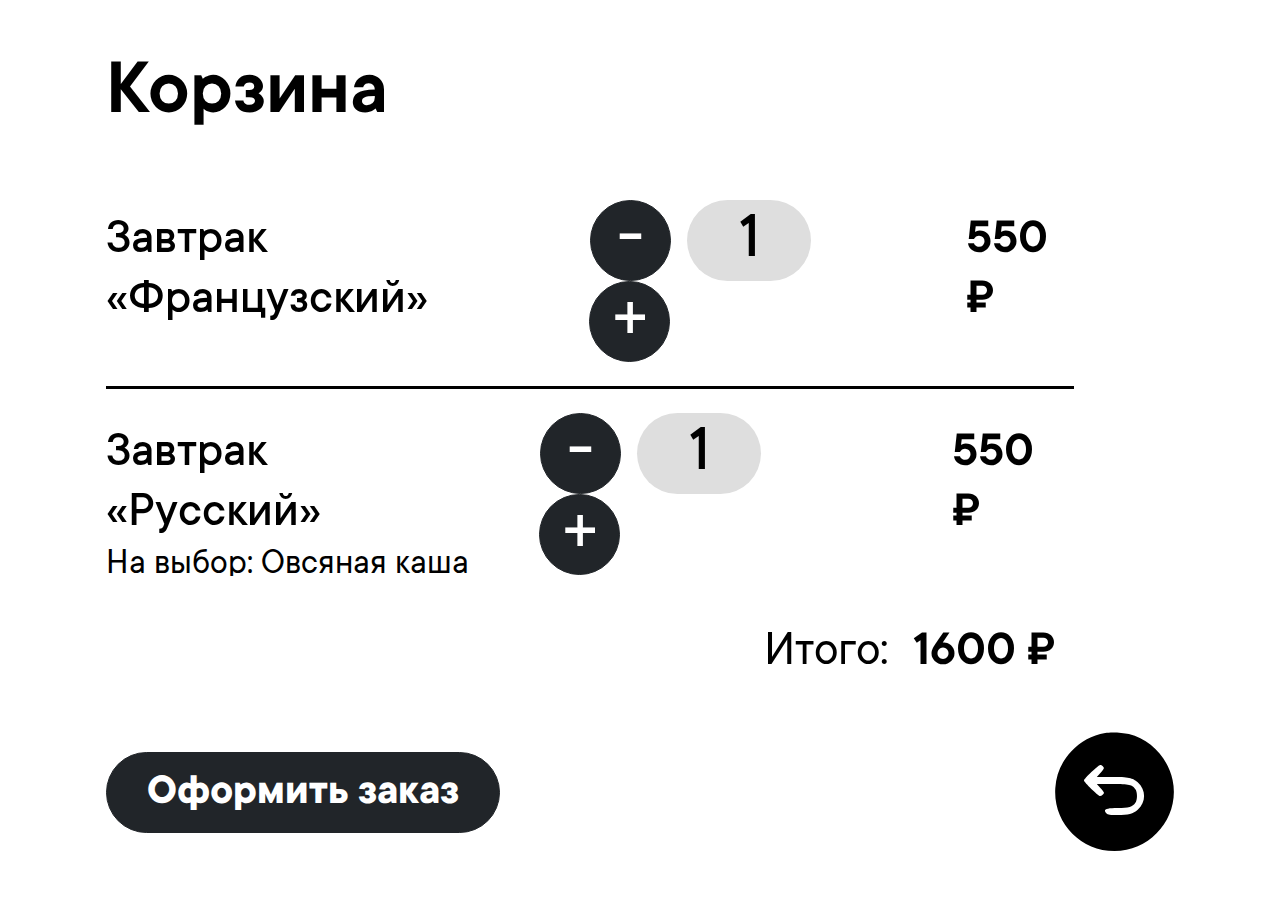
==== basket.html @ e9a5096e "Basket page added app wide" ====
<!DOCTYPE html>
<html lang="ru" class="h-100 overflow-hidden">
  <head>
    <meta charset="utf-8" />
    <meta name="viewport" content="width=device-width, initial-scale=1" />
    <title>HotBot</title>
    <link href="./css/styles.css" rel="stylesheet" />
    <link href="./css/bootstrap.min.css" rel="stylesheet" />
    <script src="./js/utils.js"></script>
    <script src="./js/bootstrap.bundle.min.js"></script>
    <script src="./js/basket.js"></script>
  </head>

  <body class="h-100 p-5 bg-white d-flex flex-column text-black">
    <header class="header d-flex justify-content-between flex-shrink-0">
      <h1 class="brand mb-0 font-family-base">Корзина</h1>
    </header>  
    <main class="flex-grow-1 d-flex flex-column py-5 overflow-hidden">
      <div class="cart-section d-flex flex-column flex-grow-1 h-100">
        <ul class="cart-list list-unstyled flex-grow-1 overflow-y-scroll mb-0">
          <li class="cart-item d-flex align-items-start py-4">
            <div class="d-flex flex-column flex-grow-1 pt-2 mt-1">
              <span class="item-title font-family-base">Завтрак «Французский»</span>
            </div>
            <div class="amount-counter input-group w-auto px-5">
              <button class="minusBtn btn btn-dark rounded-circle" type="button"><span class="font-family-base">-</span></button>
              <span class="counter-value mx-3">
                <span class="itemQuantity font-family-base">1</span>
              </span>
              <button class="plusBtn btn btn-dark rounded-circle" type="button"><span class="font-family-base">+</span></button>
            </div>
            <span class="item-total font-family-base ps-5 pt-2 mt-1">550 ₽</span>
          </li>
          <li class="cart-item d-flex align-items-start py-4">
            <div class="d-flex flex-column flex-grow-1 pt-2 mt-1">
              <span class="item-title font-family-base">Завтрак «Русский»</span>
              <span class="item-meta font-family-base">На выбор: Овсяная каша</span>
            </div>
            <div class="amount-counter input-group w-auto px-5">
              <button class="minusBtn btn btn-dark rounded-circle" type="button"><span class="font-family-base">-</span></button>
              <span class="counter-value mx-3">
                <span class="itemQuantity font-family-base">1</span>
              </span>
              <button class="plusBtn btn btn-dark rounded-circle" type="button"><span class="font-family-base">+</span></button>
            </div>
            <span class="item-total font-family-base ps-5 pt-2 mt-1">550 ₽</span>
          </li>
          <li class="cart-item d-flex align-items-start py-4">
            <div class="d-flex flex-column flex-grow-1 pt-2 mt-1">
              <span class="item-title font-family-base">Волейбольная площадка</span>
              <span class="item-meta font-family-base d-flex align-items-center">
                <svg class="calendar-icon me-3 mb-3" xmlns="http://www.w3.org/2000/svg" xmlns:xlink="http://www.w3.org/1999/xlink" id="g267" width="45" height="39" viewBox="0 0 45 39">
                  <g id="g269">
                    <g id="_Группа_обтравки_" data-name="&lt;Группа обтравки&gt;">
                      <image id="g271" width="45" height="39" xlink:href="[data-uri]"/>
                    </g>
                  </g>
                </svg>
                <span class="font-family-base">28 мая 2024 г., 18:00</span>
              </span>
              <span class="item-meta font-family-base">Порядок аренды: Без болельщиков</span>
            </div>
            <div class="amount-counter input-group w-auto px-5">
              <button class="minusBtn btn btn-dark rounded-circle" type="button"><span class="font-family-base">-</span></button>
              <span class="counter-value mx-3">
                <span class="itemQuantity font-family-base">1</span>
              </span>
              <button class="plusBtn btn btn-dark rounded-circle" type="button"><span class="font-family-base">+</span></button>
            </div>
            <span class="item-total font-family-base ps-5 pt-2 mt-1">500 ₽</span>
          </li>  
        </ul>
        <div class="cart-total d-flex justify-content-end align-items-center pt-5">
          <span class="font-family-base me-4">Итого:</span>
          <span class="font-family-base fw-600">1600 ₽</span>
        </div>
      </div>
    </main>
    <footer class="footer d-flex justify-content-between flex-shrink-0">
      <div class="d-flex align-items-center">
        <button class="checkout-btn btn btn-dark rounded-pill d-flex align-items-center" type="button">
          <span class="font-family-base">Оформить заказ</span>
        </button>
      </div>
      <a href="category.html" class="back-btn d-block rounded-circle">
        <svg xmlns="http://www.w3.org/2000/svg" version="1.0" width="119.000000px" height="120.000000px" viewBox="0 0 119.000000 120.000000" preserveAspectRatio="xMidYMid meet">
          <g transform="translate(0.000000,120.000000) scale(0.100000,-0.100000)" fill="#000000" stroke="none">
          <path d="M502 1190 c-136 -25 -243 -83 -338 -183 -99 -105 -151 -223 -161 -368 -23 -341 248 -629 592 -629 374 0 658 347 581 710 -46 221 -225 408 -437 459 -69 16 -177 21 -237 11z m-24 -332 c18 -18 15 -24 -24 -68 l-36 -40 148 0 c170 0 210 -8 261 -53 85 -75 85 -199 0 -274 -47 -41 -91 -53 -204 -53 -70 0 -95 4 -107 16 -40 39 -9 54 111 54 111 0 149 11 177 52 21 29 21 107 0 136 -31 45 -62 52 -230 52 l-156 0 36 -40 c20 -22 36 -44 36 -48 0 -13 -23 -32 -39 -32 -18 0 -161 139 -161 156 0 16 145 154 162 154 8 0 19 -5 26 -12z"/>
          </g>
          </svg>
      </a>
    </footer>

    <div class="modal fade" id="timepickerModal" tabindex="-1" aria-labelledby="timepickerModalLabel" aria-hidden="true">
      <div class="modal-dialog modal-dialog-centered">
        <div class="modal-content">
          <div class="modal-timepicker"></div>
        </div>
      </div>
    </div>

  </body>
</html>
---- css/styles.css ----
@font-face {
  font-family: TTCommons;
  src: url('../src/fonts/TTCommons-Light.ttf');
  font-weight: 300;
}
@font-face {
  font-family: TTCommons;
  src: url('../src/fonts/TTCommons-Regular.ttf');
  font-weight: 400;
}
@font-face {
  font-family: TTCommons;
  src: url('../src/fonts/TTCommons-Medium.ttf');
  font-weight: 500;
}
@font-face {
  font-family: TTCommons;
  src: url('../src/fonts/TTCommons-SemiBold.ttf');
  font-weight: 600;
}
@font-face {
  font-family: TTCommons;
  src: url('../src/fonts/TTCommons-Bold.ttf');
  font-weight: 700;
}

.font-family-base {
  font-family: TTCommons;
}

* {
  padding: 0;
  margin: 0;
  box-sizing: border-box;
  font-family: TTCommons, sans-serif;
}
*:focus {
  outline: none;
}
html {
  
}

body {
  font-family: TTCommons;
  font-size: 30px;
}

ul {
  list-style: none;
}

/* HEADER */
.header {
  padding-left: 58px;
  padding-right: 58px;
}

.header .brand {
  font-weight: 600;
  font-size: 80px;
  height: 80px;
}

.header .basket .basket-counter {
  width: 38px;
  height: 38px;
  border-radius: 50%;
  background: #ff0000;
  box-shadow: 0 0 4px rgba(0, 0, 0, 0.5);
  font-size: 25px;
  position: absolute;
  top: 0;
  right: 0;
  transition: all 0.25s ease-in-out;
}
.header .basket:hover .basket-counter,
.header .basket:focus .basket-counter {
  background: #000;
}
.header .basket .basket-counter span {
  position: relative;
  top: 2px;
}

/* MAIN MENU */
.main-menu {
  padding: 0 60px;
}
.main-menu .menu-slider-control {
  bottom: 189px;
}

.menu-slider {

}
.menu-slider .slider-item {
  color: #000;
  text-decoration: none;
}
.menu-slider .slider-item.active {
  
}
.menu-slider .slider-item.active .item-title,
.menu-slider .slider-item:hover .item-title {
  font-weight: bold;
}
.menu-slider .slider-item.active .item-image,
.menu-slider .slider-item:hover .item-image {
  border-color: rgba(0, 0, 0, 0.7);
  opacity: 1;
}
.menu-slider .slider-item .item-title {
  font-size: 44px;
  line-height: 51px;
  font-weight: normal;
  transition: all 0.25s ease;
} 
.menu-slider .slider-item .item-image {
  border: 5px solid transparent;
  border-radius: 50%;
  opacity: 0.6;
  transition: all 0.25s ease-in-out;
}
.menu-slider .slider-item .item-image img {
  width: 371px;
  height: 371px;
  object-fit: cover;
  max-width: 100%;
  height: auto;
}

/* SLIDER CONTROLS */
.menu-slider-control {
  position: absolute;
  transition: all 0.25s ease-in-out;
}
.menu-slider-control.swiper-button-disabled {
  display: none;
}
.menu-slider-control svg g {
  transition: all 0.25s ease-in-out;
}
.menu-slider-control:hover svg g,
.menu-slider-control:focus svg g {
  fill: #ff0000;
}
.menu-slider-control.prev-btn {
  left: 0;
}
.menu-slider-control.next-btn {
  right: 0;
}

/* CATEGORY MENU */
.category-menu {
  padding: 0 58px;
}
.category-menu .menu-slider-control {
  bottom: 25px;
}

.category-slider .swiper-wrapper {
  padding: 0.25rem;
}
.category-slider .slider-item {
  color: #000;
  text-decoration: none;
  font-size: 44px;
  font-weight: normal;
  transition: all 0.25s ease-in-out;
  padding: 9.5px 34.5px;
  border-radius: 42.5px;
  max-width: max-content;
  width: auto;
}
.category-slider .slider-item span {
  position: relative;
  font-weight: normal;
  top: 2px;
}
.category-slider .slider-item.disabled {
  color: #d7d7d7;
}
.category-slider .slider-item.active,
.category-slider .slider-item:hover {
  background: #000;
  color: #fff;
}
.category-slider .slider-item.focus {
  box-shadow: 0 0 0 0.25rem rgba(0,0,0,.25);
}

/* PRODUCT MENU */
.product-menu {
  padding: 0 58px;
}
.product-menu .menu-slider-control {
  top: 50%;
  margin-top: -17.5px;
}

.product-slider {
  visibility: hidden;
}
.product-slider.swiper-initialized {
  visibility: visible;
}
.product-slider .slider-item {
  color: #000;
  text-decoration: none;
  opacity: 0.6;
  transition: all 0.25s ease-in-out;
  width: calc(33.333% - 3rem);
}
.product-slider .slider-item .item-image {
  border: 5px solid transparent;
  border-radius: 70px;
  transition: all 0.25s ease-in-out;
  position: relative;
}

.product-slider .slider-item .item-image img {
  border-radius: 60px;
  height: 380px;
  object-fit: cover;
}

.product-slider .slider-item .item-image .item-price {
  background: #000;
  color: #fff;
  font-size: 30px;
  font-weight: bold;
  padding: 6.5px 20px;
  border-radius: 30px;
  position: absolute;
  bottom: 30px;
  right: 30px;
}

.product-slider .slider-item .item-image .item-price span {
  position: relative;
  top: 1px;
}

.product-slider .slider-item .item-title {
  font-size: 40px;
  font-weight: normal;
  padding: 0 13px;
  line-height: 1.2;
  color: #000;
  height: 40px;
}
.product-slider .slider-item .item-description {
  font-size: 30px;
  font-weight: normal;
  padding: 0 13px;
  line-height: 1.2;
  height: 70px;
  overflow: hidden;
}

.product-slider .slider-item.disabled .item-title,
.product-slider .slider-item.disabled .item-description {
  color: #d7d7d7;
}
.product-slider .slider-item.disabled .item-image {
  filter: grayscale(1);
}
.product-slider .slider-item.disabled .item-image .item-price {
  opacity: 0.4;
  transition: all 0.25s ease-in-out;
}
.product-slider .slider-item.active,
.product-slider .slider-item:hover {
  opacity: 1;
}
.product-slider .slider-item.active .item-image,
.product-slider .slider-item:hover .item-image {
  border-color: #000;
  filter: grayscale(0);
}
.product-slider .slider-item.active .item-image .item-price,
.product-slider .slider-item:hover .item-image .item-price {
  opacity: 1;
}
.product-slider .slider-item.active .item-title,
.product-slider .slider-item:hover .item-title {
  font-weight: bold;
  color: #000;
}
.product-slider .slider-item.active .item-description,
.product-slider .slider-item:hover .item-description {
  font-weight: 600;
  color: #000;
}

/* SINGLE PRODUCT */
.single-product {
  padding: 0 58px;
}
.product-preview-slider {
  border: 5px solid transparent;
  border-radius: 70px;
  transition: all 0.25s ease-in-out;
  position: relative;
}
.product-preview-slider.active {
  border-color: #000;
}
.product-preview-slider .slider-item {

}
.product-preview-slider .slider-item img {
  border-radius: 60px;
  object-fit: cover;
  /* height: 627px!important; */
}
.product-preview-slider .item-price {
  background: #000;
  color: #fff;
  font-size: 44px;
  font-weight: bold;
  padding: 10.5px 30px;
  border-radius: 45px;
  position: absolute;
  z-index: 10;
  bottom: 30px;
  right: 30px;
}
.product-preview-slider .swiper-pagination {
  position: absolute;
  z-index: 10;
  top: 40px !important;
  bottom: auto !important;
}
.swiper-pagination .swiper-pagination-bullet {
  border: 5px solid #fff;
  width: 30px;
  height: 30px;
  background: #fff;
  opacity: 1;
  margin: 0 6px!important;
  position: relative;
}
.swiper-pagination .swiper-pagination-bullet:before {
  content: '';
  width: 34px;
  height: 34px;
  border: 1px solid #000;
  border-radius: 50%;
  position: absolute;
  left: -7px;
  top: -7px;
  background: #000;
  z-index: -1;
}
.swiper-pagination .swiper-pagination-bullet.swiper-pagination-bullet-active {
  background: #000;
}

.product-preview-slider .item-price span {
  position: relative;
  top: 1px;
}
.product-description {
  padding-left: 5px;
}
.product-description::-webkit-scrollbar {
  width: 18px;
  border-radius: 9px;
  background-color: #c7c7c7;
}

.product-description::-webkit-scrollbar-thumb {
  border-radius: 9px;
  background-color: #000;
}

.product-description .product-title {
  font-size: 42px;
  font-weight: 600;
  border-bottom: 5px solid #000;
  line-height: 1.2;
}
.product-options-list {

}
.product-options-list .option-item {

}
.product-options-list .option-item .option-head  {
  
}
.option-item .option-label {
  font-size: 42px;
  line-height: 1.2;
  font-weight: normal;
}
.option-item .option-badge {
  font-size: 36px;
  font-weight: 500;
  color: #fff;
  background: #808080;
  padding: 4px 26px;
  border-radius: 26px;
  line-height: 1.2;
}
.option-item .option-badge > span {
  position: relative;
  top: 4px;
}
.option-item .form-control {
  border: 2px solid #000;
  font-size: 42px;
  border-radius: 40px;
  padding-left: 30px;
  padding-right: 20px;
  padding-top: 10px;
  padding-bottom: 2px;
}
.option-item .form-control:focus {
  box-shadow: 0 0 0 0.25rem rgba(0,0,0,.25);
  border-color: #000;
}
.option-item .form-group .calendar-icon {
  position: absolute;
  top: 25px;
  right: 30px;
}
.option-variant-list > li {
  
}
.option-variant-list > li:not(:last-child) {
  border-bottom: 2px solid #000;  
}
.option-variant-list > li .form-check {
  
}
.option-variant-list > li .form-check-input {
  width: 38px;
  height: 38px;
  border: 4px solid #000;
  border-radius: 50%;
  /* margin-top: 0; */
}
.option-variant-list > li .form-check-input:checked {
  background: #fff url("data:image/svg+xml,%3csvg xmlns='http://www.w3.org/2000/svg' viewBox='0 0 20 20'%3e%3cpath fill='none' stroke='%23000' stroke-linecap='round' stroke-linejoin='round' stroke-width='3' d='m6 10 3 3 6-6'/%3e%3c/svg%3e");
}
.option-variant-list > li .form-check-input:focus {
  box-shadow: 0 0 0 0.25rem rgba(0,0,0,.25);
}
.option-variant-list > li .form-check-label {
  font-size: 42px;
  line-height: 1.2;
  font-weight: normal;
  position: relative;
  top: 3px;
}
.option-variant-list > li .form-check-label > span {
  font-weight: normal;
}
.option-variant-list > li .form-check-label .label-description {
  font-size: 32px;
  color: #808080;
  font-weight: normal;
}
.option-variant-list > li .variant-price {
  font-size: 42px;
  line-height: 1.2;
  font-weight: normal;
  position: relative;
  top: 4px;
}

.timesheet-list {

}
.timesheet-list li {
  
}
.timesheet-list .timesheet-label {
  font-size: 42px;
  font-weight: normal;
}
.radio-option-list {

}
.radio-option-list li {
  position: relative;
}
.radio-option-list li .btn-check:focus + .btn {
  box-shadow: 0 0 0 0.25rem rgba(0,0,0,.25);
}
.radio-option-list li .btn {
  font-size: 42px;
  font-weight: normal;
  padding: 0px 13px;
}
.radio-option-list li .btn span {
  position: relative;
  font-weight: normal;
  top: 3px;
}

/* FOOTER */
.footer {
  padding-left: 58px;
  padding-right: 58px;
}
.footer .back-btn {

}
.footer .back-btn svg g {
  transition: all 0.25s ease-in-out;
}
.footer .back-btn:hover svg g,
.footer .back-btn:focus svg g {
  fill: #ff0000;
}
.footer .add-to-cart-btn,
.footer .checkout-btn {
  font-size: 44px;
  font-weight: bold;
  height: 81px;
  line-height: 81px;
  padding: 0 40px;
}
.footer .add-to-cart-btn span,
.footer .checkout-btn span {
  white-space: nowrap;
  position: relative;
  top: 2px;
}

.amount-counter {

}
.amount-counter .btn {
  font-size: 78px;
  height: 81px;
  width: 81px;
  padding: 0;
  line-height: 81px;
}
.amount-counter .btn:focus,
.footer .add-to-cart-btn:focus,
.footer .checkout-btn:focus {
  background: #ff0000;
  border: none;
  box-shadow: none;
}
.amount-counter .btn.active,
.footer .add-to-cart-btn.active,
.footer .checkout-btn.active {
  box-shadow: 0 0 0 0.25rem rgba(0,0,0,.25);
  border: none;
}
.amount-counter .btn span {
  line-height: 81px;
  position: relative;
}
.amount-counter .counter-value {
  height: 81px;
  border: none;
  font-size: 65px;
  font-weight: 500;
  text-align: center;
  color: #000;
  background: #dedede;
  border-radius: 40.5px!important;
  width: 124px;
  line-height: 81px;
}
.amount-counter .counter-value span {
  position: relative;
  top: 2px;
}
.amount-counter .form-control:focus {
  box-shadow: none;
  outline: none;
}

/* PRODUCT MODAL */
#productModal .modal-dialog {
  max-width: 1070px;
}
#productModal .modal-content {
  border-radius: 100px;
  overflow: hidden;
  box-shadow: 0 0 40px 0 rgba(0,0,0,0.5);
}
#productModal .product-modal-slider .swiper-pagination {
  position: absolute;
  z-index: 10;
  top: 40px !important;
  bottom: auto !important;
}
#productModal .back-btn {
  position: absolute;
  bottom: 40px;
  right: 40px;
  opacity: 0.44;
  transition: all 0.25s ease-in-out;
  z-index: 10;
  border: none;
}
#productModal .back-btn:hover,
#productModal .back-btn:focus {
  opacity: 1;
}

/* DATEPICKER MODAL */
#datepickerModal .modal-dialog,
#timepickerModal .modal-dialog {
  max-width: max-content;
}
#datepickerModal .modal-content,
#timepickerModal .modal-content {
  box-shadow: 0 0 40px 0 rgba(0,0,0,0.5);
}
#datepickerModal .air-datepicker,
#timepickerModal .air-datepicker {
  --adp-font-family: TTCommons, -apple-system, BlinkMacSystemFont, "Segoe UI", Roboto, Helvetica, Arial, sans-serif, "Apple Color Emoji", "Segoe UI Emoji", "Segoe UI Symbol";
  --adp-font-size: 42px;
  --adp-width: 500px;
  --adp-z-index: 100;
  --adp-padding: 20px;
  --adp-grid-areas: "nav" "body" "timepicker" "buttons";
  --adp-transition-duration: .3s;
  --adp-transition-ease: ease-out;
  --adp-transition-offset: 8px;
  --adp-background-color: #fff;
  --adp-background-color-hover: #f0f0f0;
  --adp-background-color-active: #eaeaea;
  --adp-background-color-in-range: rgba(92, 196, 239, .1);
  --adp-background-color-in-range-focused: rgba(92, 196, 239, .2);
  --adp-background-color-selected-other-month-focused: #8ad5f4;
  --adp-background-color-selected-other-month: #a2ddf6;
  --adp-color: #4a4a4a;
  --adp-color-secondary: #9c9c9c;
  --adp-accent-color: #4eb5e6;
  --adp-color-current-date: #000;
  --adp-color-other-month: #dedede;
  --adp-color-disabled: #aeaeae;
  --adp-color-disabled-in-range: #939393;
  --adp-color-other-month-hover: #c5c5c5;
  --adp-border-color: #dbdbdb;
  --adp-border-color-inner: #efefef;
  --adp-border-radius: 4px;
  --adp-border-color-inline: #d7d7d7;
  --adp-nav-height: 32px;
  --adp-nav-arrow-color: var(--adp-color-secondary);
  --adp-nav-action-size: 32px;
  --adp-nav-color-secondary: var(--adp-color-secondary);
  --adp-day-name-color: #ff0000;
  --adp-day-name-color-hover: #8ad5f4;
  --adp-day-cell-width: 1fr;
  --adp-day-cell-height: 65px;
  --adp-month-cell-height: 30px;
  --adp-year-cell-height: 46px;
  --adp-pointer-size: 10px;
  --adp-poiner-border-radius: 2px;
  --adp-pointer-offset: 14px;
  --adp-cell-border-radius: 50%;
  --adp-cell-background-color-hover: var(--adp-background-color-hover);
  --adp-cell-background-color-selected: #000;
  --adp-cell-background-color-selected-hover: #45bced;
  --adp-cell-background-color-in-range: rgba(92, 196, 239, 0.1);
  --adp-cell-background-color-in-range-hover: rgba(92, 196, 239, 0.2);
  --adp-cell-border-color-in-range: var(--adp-cell-background-color-selected);
  --adp-btn-height: 60px;
  --adp-btn-color: #000;
  --adp-btn-color-hover: #000;
  --adp-btn-border-radius: var(--adp-border-radius);
  --adp-btn-background-color-hover: var(--adp-background-color-hover);
  --adp-btn-background-color-active: var(--adp-background-color-active);
  --adp-time-track-height: 1px;
  --adp-time-track-color: #dedede;
  --adp-time-track-color-hover: #b1b1b1;
  --adp-time-thumb-size: 12px;
  --adp-time-padding-inner: 10px;
  --adp-time-day-period-color: #000;
  --adp-mobile-font-size: 16px;
  --adp-mobile-nav-height: 40px;
  --adp-mobile-width: 320px;
  --adp-mobile-day-cell-height: 38px;
  --adp-mobile-month-cell-height: 48px;
  --adp-mobile-year-cell-height: 64px
}
#datepickerModal .air-datepicker-body--day-names {
  display: flex;
}
#datepickerModal .air-datepicker-body--cells {
  display: flex;
  flex-wrap: wrap;
}
#datepickerModal .air-datepicker-cell {
  flex-grow: 1;
  width: 14.28%;
}

#timepickerModal .air-datepicker-time--current-hours, 
#timepickerModal .air-datepicker-time--current-minutes,
#timepickerModal .air-datepicker-time--current {
  font-size: 32px;
}

#timepickerModal .air-datepicker--buttons {
  padding: 0;
  display: flex;
  flex-direction: column;
  font-size: 24px;
}

#timepickerModal .-only-timepicker- .air-datepicker-time {
  display: flex;
  flex-direction: column;
}

#timepickerModal .air-datepicker-time--sliders {
  margin-top: 1rem;
  width: 100%;
}

.modal-backdrop {
  background-color: #fff!important;
  opacity: 0.7!important;
}

.cart-section {
  padding-left: 58px;
  padding-right: 58px;
}

.cart-list {

}

.cart-list {
  /* padding-left: 5px; */
  padding-right: 100px;
}
.cart-list::-webkit-scrollbar {
  width: 18px;
  border-radius: 9px;
  background-color: #c7c7c7;
}

.cart-list::-webkit-scrollbar-thumb {
  border-radius: 9px;
  background-color: #000;
}

.cart-list .cart-item {
  border-bottom: 3px solid transparent;
  transition: all 0.25s ease-in-out;
}

.cart-list .cart-item.active {
  border-color: #000;
}

.cart-item .item-title {
  font-size: 50px;
  line-height: 1.2;
  font-weight: 500;
}

.cart-item .item-meta {
  font-size: 36px;
  line-height: 1.2;
  font-weight: 400;
}

.cart-item .item-total {
  font-size: 50px;
  line-height: 1.2;
  font-weight: 600;
}

.cart-section .cart-total {
  font-size: 50px;
  line-height: 1.2;
  padding-right: 118px;
}

.fw-600 {
  font-weight: 600;
}
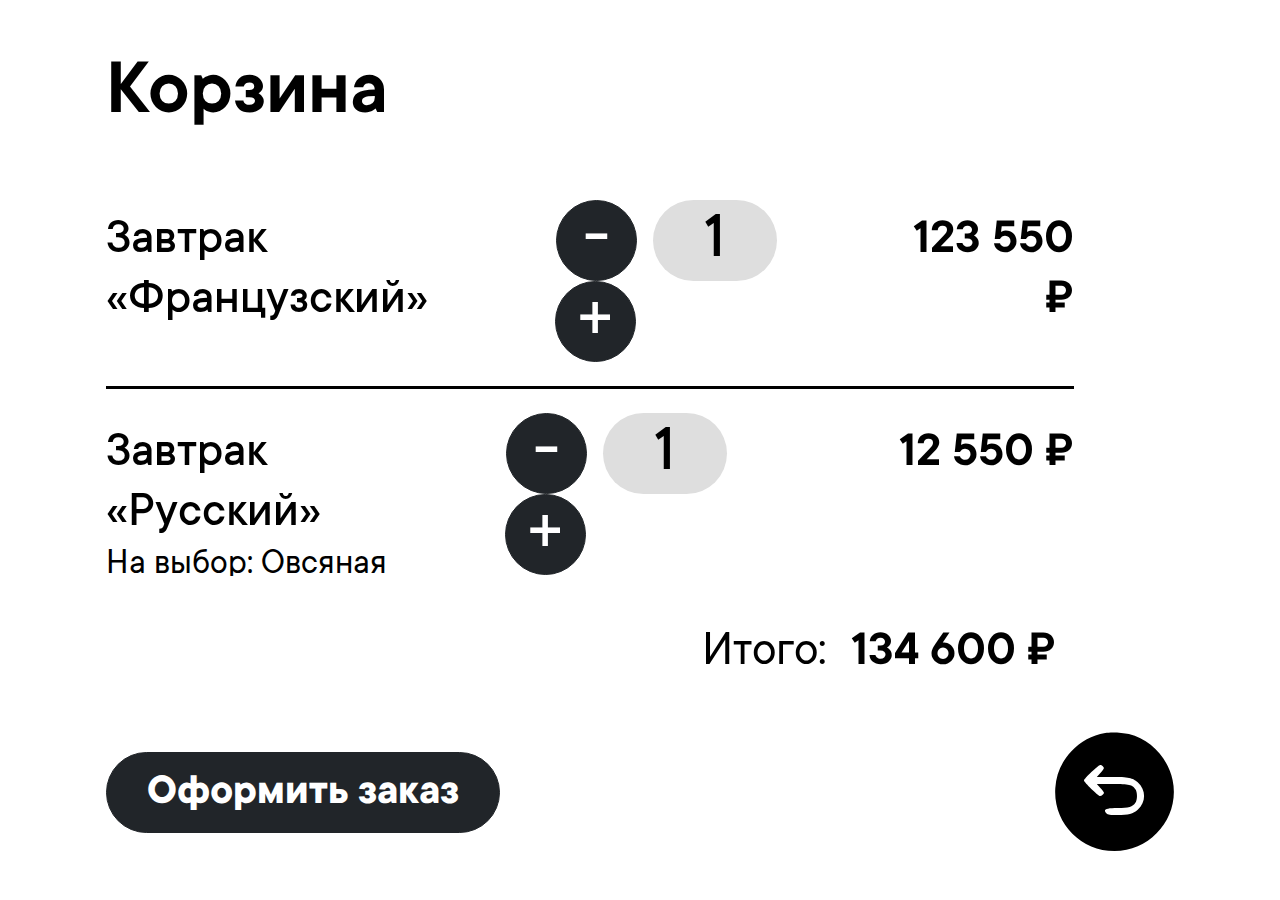
==== commit 538963b4: "Orders page added" ====
--- a/basket.html
+++ b/basket.html
@@ -29,7 +29,34 @@
               </span>
               <button class="plusBtn btn btn-dark rounded-circle" type="button"><span class="font-family-base">+</span></button>
             </div>
-            <span class="item-total font-family-base ps-5 pt-2 mt-1">550 ₽</span>
+            <span class="item-total font-family-base ps-5 pt-2 mt-1">123 550 ₽</span>
+          </li>
+          <li class="cart-item d-flex align-items-start py-4">
+            <div class="d-flex flex-column flex-grow-1 pt-2 mt-1">
+              <span class="item-title font-family-base">Завтрак «Русский»</span>
+              <span class="item-meta font-family-base">На выбор: Овсяная каша</span>
+            </div>
+            <div class="amount-counter input-group w-auto px-5">
+              <button class="minusBtn btn btn-dark rounded-circle" type="button"><span class="font-family-base">-</span></button>
+              <span class="counter-value mx-3">
+                <span class="itemQuantity font-family-base">1</span>
+              </span>
+              <button class="plusBtn btn btn-dark rounded-circle" type="button"><span class="font-family-base">+</span></button>
+            </div>
+            <span class="item-total font-family-base ps-5 pt-2 mt-1">12 550 ₽</span>
+          </li>
+          <li class="cart-item d-flex align-items-start py-4">
+            <div class="d-flex flex-column flex-grow-1 pt-2 mt-1">
+              <span class="item-title font-family-base">Завтрак «Французский»</span>
+            </div>
+            <div class="amount-counter input-group w-auto px-5">
+              <button class="minusBtn btn btn-dark rounded-circle" type="button"><span class="font-family-base">-</span></button>
+              <span class="counter-value mx-3">
+                <span class="itemQuantity font-family-base">1</span>
+              </span>
+              <button class="plusBtn btn btn-dark rounded-circle" type="button"><span class="font-family-base">+</span></button>
+            </div>
+            <span class="item-total font-family-base ps-5 pt-2 mt-1">3 550 ₽</span>
           </li>
           <li class="cart-item d-flex align-items-start py-4">
             <div class="d-flex flex-column flex-grow-1 pt-2 mt-1">
@@ -67,12 +94,12 @@
               </span>
               <button class="plusBtn btn btn-dark rounded-circle" type="button"><span class="font-family-base">+</span></button>
             </div>
-            <span class="item-total font-family-base ps-5 pt-2 mt-1">500 ₽</span>
+            <span class="item-total font-family-base ps-5 pt-2 mt-1">12 500 ₽</span>
           </li>  
         </ul>
         <div class="cart-total d-flex justify-content-end align-items-center pt-5">
           <span class="font-family-base me-4">Итого:</span>
-          <span class="font-family-base fw-600">1600 ₽</span>
+          <span class="font-family-base fw-600">134 600 ₽</span>
         </div>
       </div>
     </main>
@@ -82,7 +109,7 @@
           <span class="font-family-base">Оформить заказ</span>
         </button>
       </div>
-      <a href="category.html" class="back-btn d-block rounded-circle">
+      <a href="index.html" class="back-btn d-block rounded-circle">
         <svg xmlns="http://www.w3.org/2000/svg" version="1.0" width="119.000000px" height="120.000000px" viewBox="0 0 119.000000 120.000000" preserveAspectRatio="xMidYMid meet">
           <g transform="translate(0.000000,120.000000) scale(0.100000,-0.100000)" fill="#000000" stroke="none">
           <path d="M502 1190 c-136 -25 -243 -83 -338 -183 -99 -105 -151 -223 -161 -368 -23 -341 248 -629 592 -629 374 0 658 347 581 710 -46 221 -225 408 -437 459 -69 16 -177 21 -237 11z m-24 -332 c18 -18 15 -24 -24 -68 l-36 -40 148 0 c170 0 210 -8 261 -53 85 -75 85 -199 0 -274 -47 -41 -91 -53 -204 -53 -70 0 -95 4 -107 16 -40 39 -9 54 111 54 111 0 149 11 177 52 21 29 21 107 0 136 -31 45 -62 52 -230 52 l-156 0 36 -40 c20 -22 36 -44 36 -48 0 -13 -23 -32 -39 -32 -18 0 -161 139 -161 156 0 16 145 154 162 154 8 0 19 -5 26 -12z"/>
@@ -91,10 +118,10 @@
       </a>
     </footer>
 
-    <div class="modal fade" id="timepickerModal" tabindex="-1" aria-labelledby="timepickerModalLabel" aria-hidden="true">
+    <div class="modal fade" id="messageModal" tabindex="-1" aria-labelledby="messageModalLabel" aria-hidden="true">
       <div class="modal-dialog modal-dialog-centered">
         <div class="modal-content">
-          <div class="modal-timepicker"></div>
+          
         </div>
       </div>
     </div>
--- a/css/styles.css
+++ b/css/styles.css
@@ -397,6 +397,11 @@
   line-height: 1.2;
   font-weight: normal;
 }
+.option-item .option-description {
+  font-size: 32px;
+  color: #808080;
+  font-weight: normal;
+}
 .option-item .option-badge {
   font-size: 36px;
   font-weight: 500;
@@ -613,7 +618,7 @@
 /* DATEPICKER MODAL */
 #datepickerModal .modal-dialog,
 #timepickerModal .modal-dialog {
-  max-width: max-content;
+  max-width: 600px;
 }
 #datepickerModal .modal-content,
 #timepickerModal .modal-content {
@@ -623,7 +628,7 @@
 #timepickerModal .air-datepicker {
   --adp-font-family: TTCommons, -apple-system, BlinkMacSystemFont, "Segoe UI", Roboto, Helvetica, Arial, sans-serif, "Apple Color Emoji", "Segoe UI Emoji", "Segoe UI Symbol";
   --adp-font-size: 42px;
-  --adp-width: 500px;
+  --adp-width: 600px;
   --adp-z-index: 100;
   --adp-padding: 20px;
   --adp-grid-areas: "nav" "body" "timepicker" "buttons";
@@ -675,10 +680,10 @@
   --adp-btn-border-radius: var(--adp-border-radius);
   --adp-btn-background-color-hover: var(--adp-background-color-hover);
   --adp-btn-background-color-active: var(--adp-background-color-active);
-  --adp-time-track-height: 1px;
+  --adp-time-track-height: 3px;
   --adp-time-track-color: #dedede;
   --adp-time-track-color-hover: #b1b1b1;
-  --adp-time-thumb-size: 12px;
+  --adp-time-thumb-size: 24px;
   --adp-time-padding-inner: 10px;
   --adp-time-day-period-color: #000;
   --adp-mobile-font-size: 16px;
@@ -703,14 +708,34 @@
 #timepickerModal .air-datepicker-time--current-hours, 
 #timepickerModal .air-datepicker-time--current-minutes,
 #timepickerModal .air-datepicker-time--current {
-  font-size: 32px;
-}
-
-#timepickerModal .air-datepicker--buttons {
+  font-size: 50px;
+}
+
+#timepickerModal .air-datepicker--time {
+  padding-top: 32px;
+}
+#timepickerModal .air-datepicker-time--row {
+  height: 32px!important;
+}
+#timepickerModal .air-datepicker-time--row:first-child {
+  margin-bottom: 20px!important;
+}
+#timepickerModal .air-datepicker-time--row input[type=range]::-webkit-slider-thumb {
+  -webkit-appearance: none;
+  height: 24px!important;
+  width: 24px!important;
+}
+
+#timepickerModal .air-datepicker--buttons,
+#timepickerModal .air-datepicker-buttons {
   padding: 0;
   display: flex;
   flex-direction: column;
-  font-size: 24px;
+  font-size: 32px;
+}
+
+#timepickerModal .air-datepicker-button {
+  display: flex;
 }
 
 #timepickerModal .-only-timepicker- .air-datepicker-time {
@@ -728,7 +753,8 @@
   opacity: 0.7!important;
 }
 
-.cart-section {
+.cart-section, 
+.orders-section {
   padding-left: 58px;
   padding-right: 58px;
 }
@@ -737,31 +763,36 @@
 
 }
 
-.cart-list {
-  /* padding-left: 5px; */
+.cart-list, 
+.orders-list {
   padding-right: 100px;
 }
-.cart-list::-webkit-scrollbar {
+.cart-list::-webkit-scrollbar,
+.orders-list::-webkit-scrollbar {
   width: 18px;
   border-radius: 9px;
   background-color: #c7c7c7;
 }
 
-.cart-list::-webkit-scrollbar-thumb {
+.cart-list::-webkit-scrollbar-thumb,
+.orders-list::-webkit-scrollbar-thumb {
   border-radius: 9px;
   background-color: #000;
 }
 
-.cart-list .cart-item {
+.cart-list .cart-item,
+.orders-list .order-item  {
   border-bottom: 3px solid transparent;
   transition: all 0.25s ease-in-out;
 }
 
-.cart-list .cart-item.active {
+.cart-list .cart-item.active,
+.orders-list .order-item.active {
   border-color: #000;
 }
 
-.cart-item .item-title {
+.cart-item .item-title,
+.order-item .item-title {
   font-size: 50px;
   line-height: 1.2;
   font-weight: 500;
@@ -773,10 +804,39 @@
   font-weight: 400;
 }
 
-.cart-item .item-total {
+.cart-item .item-total,
+.order-item .item-total {
   font-size: 50px;
   line-height: 1.2;
   font-weight: 600;
+  width: 250px;
+  text-align: right;
+}
+
+.order-item .item-meta {
+  font-size: 36px;
+  line-height: 1.2;
+  color: #808080;
+  width: 250px;
+  text-align: right;
+}
+
+.order-item .option-badge {
+
+}
+
+.order-item .option-badge {
+  font-size: 36px;
+  font-weight: 500;
+  color: #fff;
+  background: #808080;
+  padding: 4px 26px;
+  border-radius: 26px;
+  line-height: 1.2;
+}
+.order-item .option-badge > span {
+  position: relative;
+  top: 4px;
 }
 
 .cart-section .cart-total {
